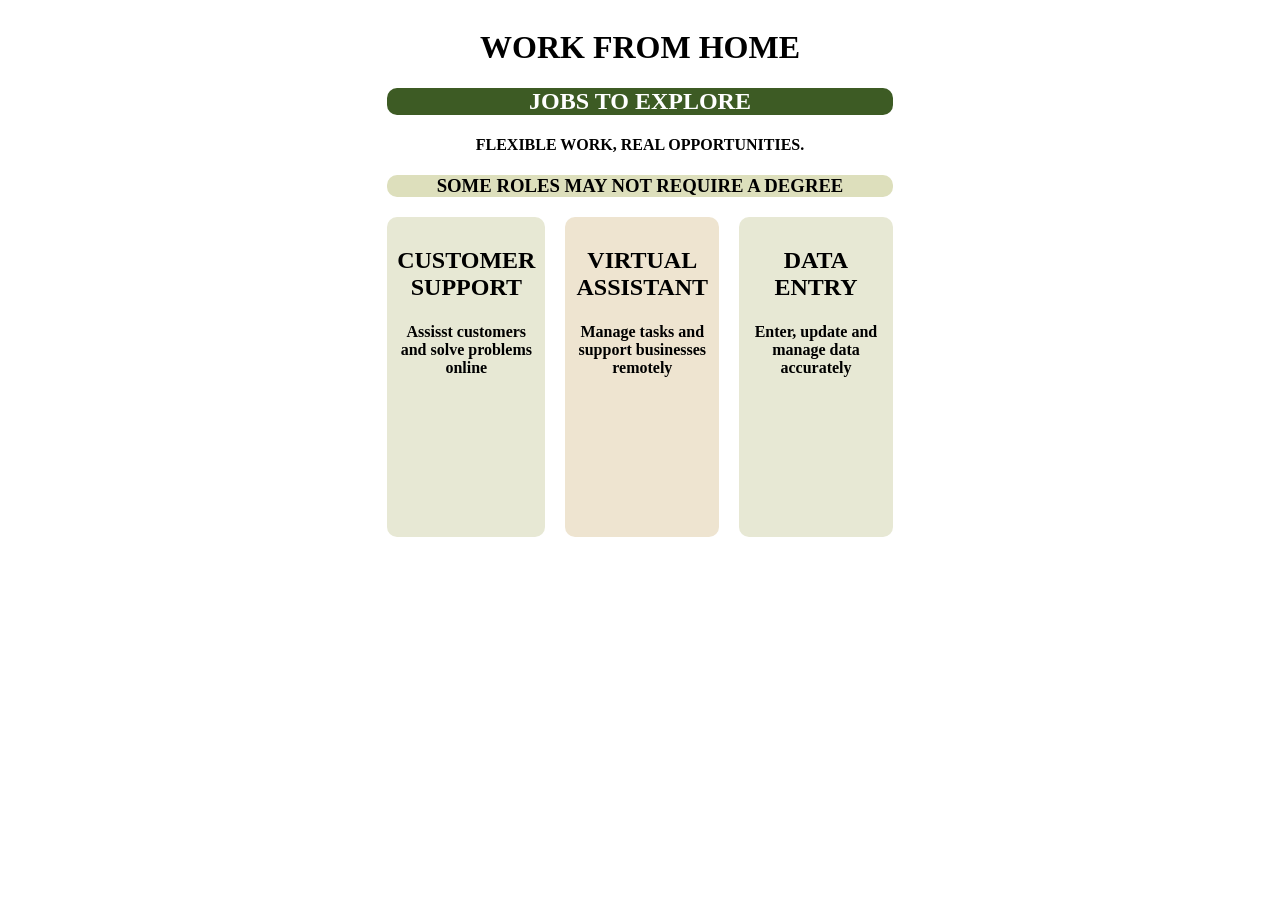
==== index.html @ 160b768a "Add index and style files" ====
<!doctype html>
<html lang="en">
    <head>
        <title>Work</title>
        <link rel="stylesheet" href="style.css">
    </head>

    <body>
<!-------------Grandparent div----------->
        <div class="grandparent">
<!-------------Parent div-------------->
            <div class="parent">
<!-------------heading div-------------->
                <div class="heading">
                    <h1>WORK FROM HOME</h1>
                    <h2>JOBS TO EXPLORE</h2>
                    <h4> FLEXIBLE WORK, REAL OPPORTUNITIES.</h4>
                    <h3>SOME ROLES MAY NOT REQUIRE A DEGREE</h3>
                </div>

                <div class="cards">
<!-----------------First Box--------------------------->
                <div class=" firstbox">
                    <h2>CUSTOMER SUPPORT</h2>
                    <p><h4>Assisst customers and solve problems online</h4></p>
                </div>
<!---------Second Box--------->
                <div class="secondbox">
                    <h2>VIRTUAL ASSISTANT</h2>
                    <p><h4>Manage tasks and support businesses remotely</h4></p>
                </div>
<!---------Third Box------------------>
                <div class="thirdbox">
                    <h2>DATA ENTRY</h2>
                    <p><h4>Enter, update and manage data accurately</h4></p>
                </div>
            </div>
        </div>
       </div>
    </body>
</html>
---- style.css ----
.grandparent{
    display: flex;
    justify-content: center;
}

.parent{
    width: 40%;
}

.heading{
    text-align: center;
    margin-bottom: 20px;
    font-family: roboto;
}

.cards{
   display: flex;
   gap: 20px;
}

.firstbox{
    width: 200px;
    height: 300px;
    background-color: #E7E8D4;
    border-radius: 10px;
    padding: 10px;
    text-align: center;

}

.secondbox{
    width: 200px;
    height: 300px;
    background-color: #EEE4D0;
    border-radius: 10px;
    padding: 10px;
    text-align: center;

}

.thirdbox{
    width: 200px;
    height: 300px;
    background-color: #E7E8D4;
    border-radius: 10px;
    padding: 10px;
    text-align: center;
}

.heading >h3{
    background-color: #DDDFBC;
    border-radius: 10px;
}

.heading >h2{
    background-color: #3D5B24;
    border-radius: 10px;
    color: white;
    outline-color: black;
}
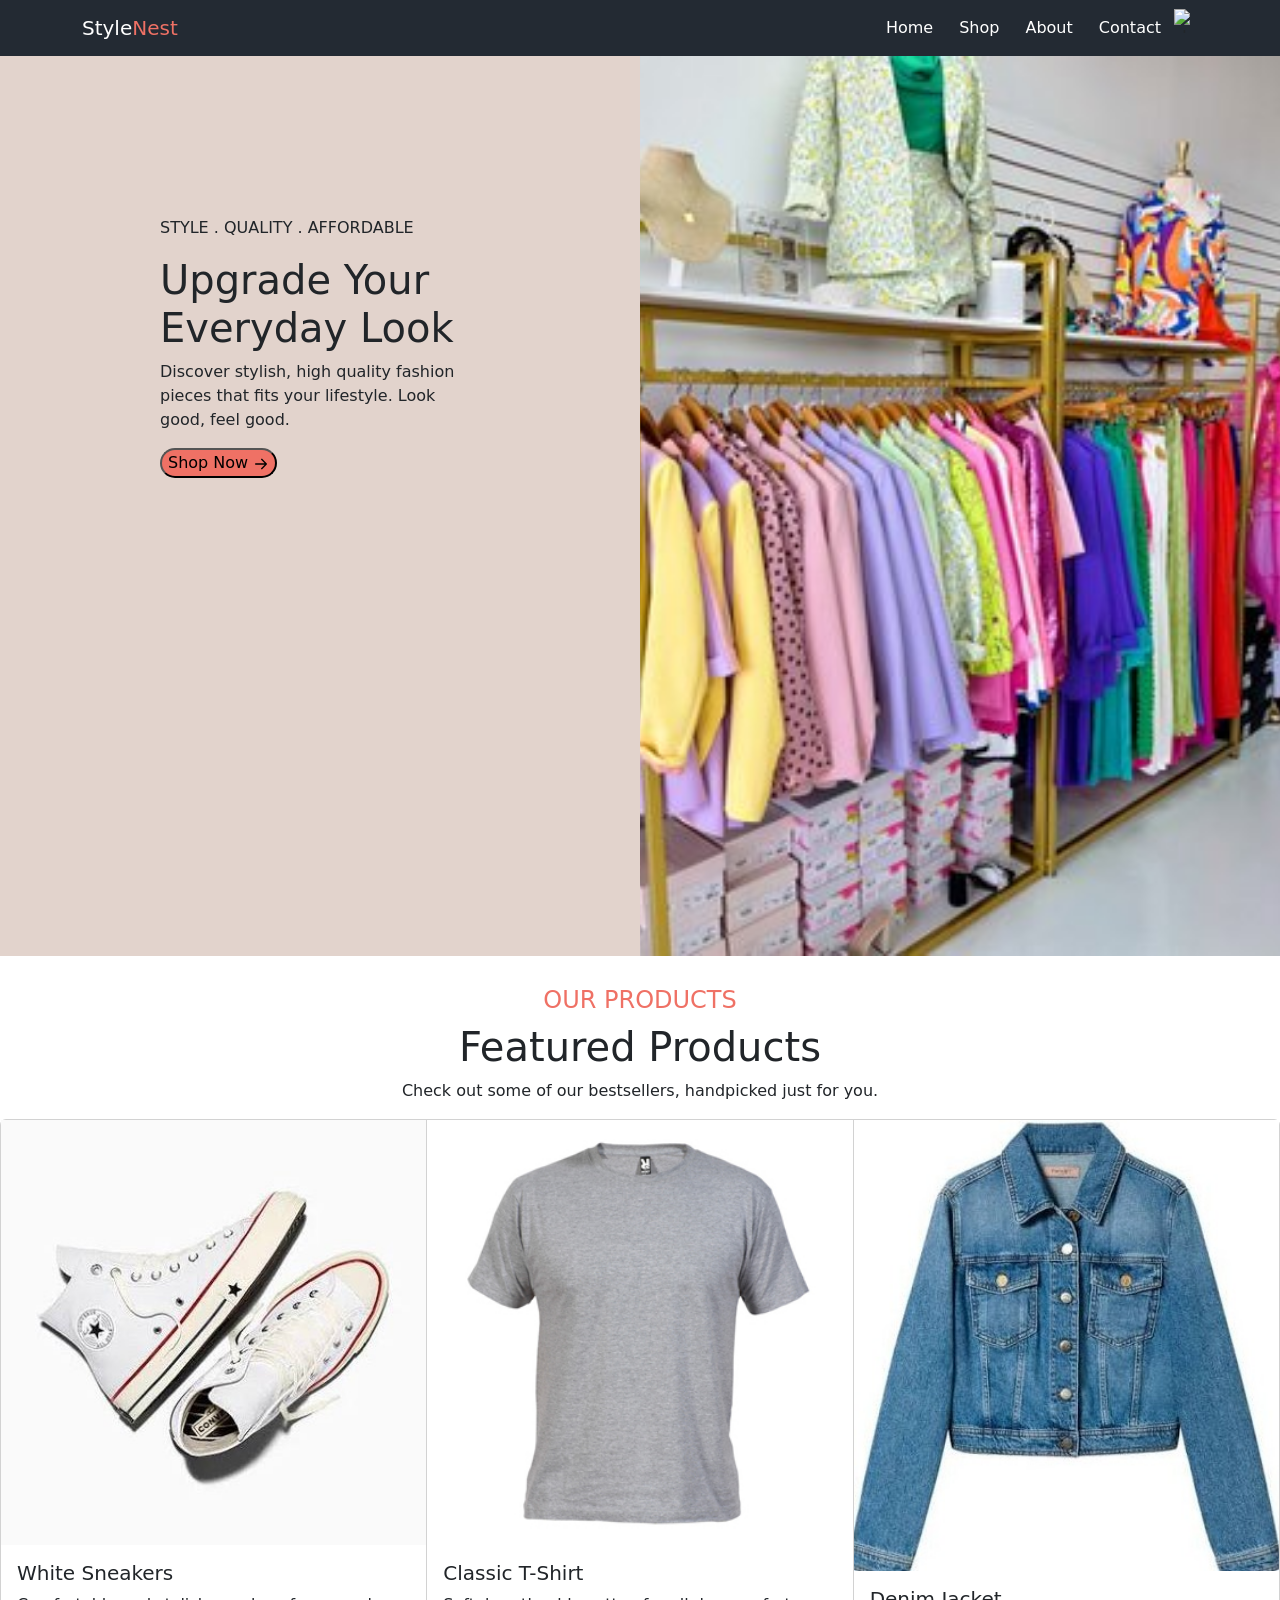
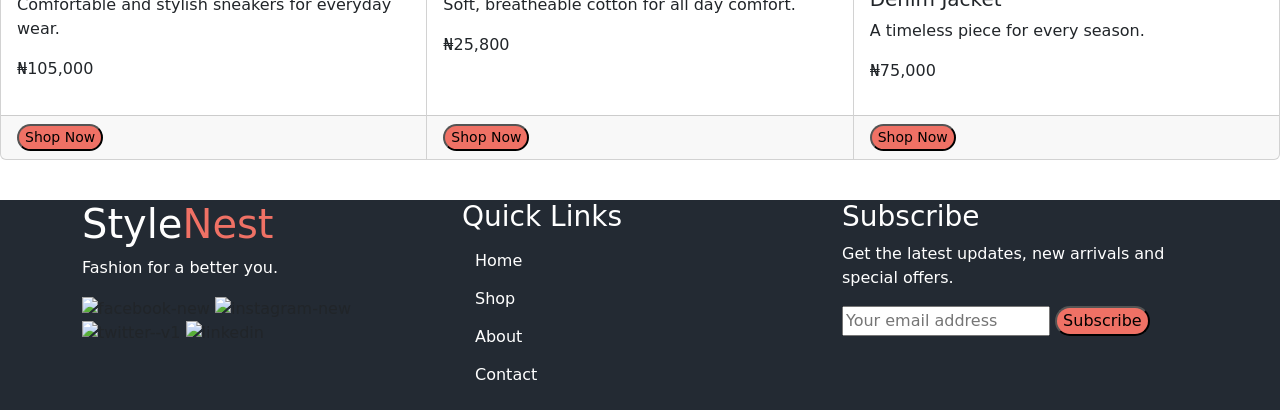
==== commit 316790e0: "add bootstrap online store" ====
--- a/index.html
+++ b/index.html
@@ -1,41 +1,155 @@
 <!doctype html>
 <html lang="en">
-    <head>
-        <title>Work</title>
-        <link rel="stylesheet" href="style.css">
-    </head>
+  <head>
+    <meta charset="utf-8">
+    <meta name="viewport" content="width=device-width, initial-scale=1">
+    <title>StyleNest</title>
+    <link rel="stylesheet" href="style.css">
+    <link href="https://cdn.jsdelivr.net/npm/bootstrap@5.3.8/dist/css/bootstrap.min.css" rel="stylesheet" integrity="sha384-sRIl4kxILFvY47J16cr9ZwB07vP4J8+LH7qKQnuqkuIAvNWLzeN8tE5YBujZqJLB" crossorigin="anonymous">
+  </head>
+  <body>
+    <script src="https://cdn.jsdelivr.net/npm/bootstrap@5.3.8/dist/js/bootstrap.bundle.min.js" integrity="sha384-FKyoEForCGlyvwx9Hj09JcYn3nv7wiPVlz7YYwJrWVcXK/BmnVDxM+D2scQbITxI" crossorigin="anonymous"></script>
+  
+ <header>
+<nav class="navbar">
+  <div class="container">
+    <a class="navbar-brand text-white">Style<span>Nest</span></a>
+    <form class="d-flex" role="search">
+      <button class="btn text-white" type="submit">Home</button>
 
-    <body>
-<!-------------Grandparent div----------->
-        <div class="grandparent">
-<!-------------Parent div-------------->
-            <div class="parent">
-<!-------------heading div-------------->
-                <div class="heading">
-                    <h1>WORK FROM HOME</h1>
-                    <h2>JOBS TO EXPLORE</h2>
-                    <h4> FLEXIBLE WORK, REAL OPPORTUNITIES.</h4>
-                    <h3>SOME ROLES MAY NOT REQUIRE A DEGREE</h3>
-                </div>
+      <button class="btn text-white" type="submit">Shop</button>
 
-                <div class="cards">
-<!-----------------First Box--------------------------->
-                <div class=" firstbox">
-                    <h2>CUSTOMER SUPPORT</h2>
-                    <p><h4>Assisst customers and solve problems online</h4></p>
-                </div>
-<!---------Second Box--------->
-                <div class="secondbox">
-                    <h2>VIRTUAL ASSISTANT</h2>
-                    <p><h4>Manage tasks and support businesses remotely</h4></p>
-                </div>
-<!---------Third Box------------------>
-                <div class="thirdbox">
-                    <h2>DATA ENTRY</h2>
-                    <p><h4>Enter, update and manage data accurately</h4></p>
-                </div>
-            </div>
-        </div>
-       </div>
-    </body>
+      <button class="btn text-white" type="submit">About</button>
+
+      <button class="btn text-white" type="submit">Contact</button>
+
+      <img width="24" height="24" src="https://img.icons8.com/material-outlined/24//ffffff/shopping-cart--v1.png" alt="shopping-cart--v1"/>
+    </form>
+  </div>
+</nav>
+
+ </header>
+
+ <!------------------------------------First section---------------------------------------------------------->
+
+ <section class="sectionone">
+   <div class="row">
+    <div class="col-sm-12 col-md-6">
+        <div class="boxone">
+        <p>STYLE  .  QUALITY  .  AFFORDABLE</p>        
+        <h1>Upgrade Your Everyday Look</h1>
+        <p>Discover stylish, high quality fashion pieces that fits your lifestyle. Look good, feel good.</p>
+        <button class="shop-btn" type="submit">Shop Now <svg xmlns="http://www.w3.org/2000/svg" width="1em" height="1em" viewBox="0 0 24 24">
+	<path d="M0 0h24v24H0z" fill="none" />
+	<path fill="none" stroke="currentColor" stroke-linecap="round" stroke-linejoin="round" stroke-width="2" d="M4 12h16m-7-7l7 7l-7 7" />
+     </svg>
+     </button>
+      </div>
+    </div>
+
+    <div class="col-sm-12 col-md-6 imgOne"></div>
+   </div>
+
+ </section>
+
+ <!---------------------------------Second section---------------------------------------------------------------->
+<section>
+<div class="head">
+<h4 class="text">OUR PRODUCTS</h4>
+<h1>Featured Products</h1>
+<p>Check out some of our bestsellers, handpicked just for you.</p>
+</div>
+</section>
+
+<section>
+<div class="card-group">
+  <div class="card">
+    <img src="Images/white sneakers.jpg" alt="sneakers">
+    <div class="card-body">
+      <h5 class="card-title">White Sneakers</h5>
+      <p class="card-text">Comfortable and stylish sneakers for everyday wear.</p>
+      <p>₦105,000</p>
+    </div>
+    <div class="card-footer">
+      <small class="text-body-secondary"><button class="shop-btn" type="submit">Shop Now</button></small>
+    </div>
+  </div>
+  <div class="card">
+    <img src="Images/Grey_Tshirt.jpg">
+    <div class="card-body">
+      <h5 class="card-title">Classic T-Shirt</h5>
+      <p class="card-text">Soft, breatheable cotton for all day comfort.</p>
+      <p>₦25,800</p>
+    </div>
+    <div class="card-footer">
+      <small class="text-body-secondary"><button class="shop-btn" type="submit">Shop Now</button></small></small>
+    </div>
+  </div>
+  <div class="card">
+    <img src="Images/demin.jpg" alt="jacket">
+    <div class="card-body">
+      <h5 class="card-title">Denim Jacket</h5>
+      <p class="card-text">A timeless piece for every season.</p>
+      <p>₦75,000</p>
+    </div>
+    <div class="card-footer">
+      <small class="text-body-secondary"><button class="shop-btn" type="submit">Shop Now</button></small></small></small>
+    </div>
+  </div>
+</div>
+
+</section>
+
+<!------------------------------Lower section----------------------------------------------------------------->
+
+<footer class="footer">
+
+<div class="container">
+  <div class="row">
+    <div class="col">
+      <h1 class="text-white">Style<span>Nest</span></h1>
+      <p class="text-white">Fashion for a better you.</p>
+      <p><img width="24" height="24" src="https://img.icons8.com/material-rounded/24//ffffff/facebook-new.png" alt="facebook-new"/> <img width="32" height="32" src="https://img.icons8.com/windows/32//ffffff/instagram-new.png" alt="instagram-new"/> <img width="30" height="30" src="https://img.icons8.com/ios/50//ffffff/twitter--v1.png" alt="twitter--v1"/> <img width="26" height="26" src="https://img.icons8.com/metro/26//ffffff/linkedin.png" alt="linkedin"/> </p>
+    </div>
+    <div class="col">
+      <h3 class="text-white">Quick Links</h3>
+      <dl>
+      <dt><button class="btn text-white" type="submit">Home</button></dt>
+
+      <dt><button class="btn text-white" type="submit">Shop</button></dt>
+
+      <dt><button class="btn text-white" type="submit">About</button></dt>
+
+      <dt><button class="btn text-white" type="submit">Contact</button></dt>
+      </dl>
+    </div>
+    <div class="col">
+      <h3 class="text-white">Subscribe</h3>
+      <p class="text-white">Get the latest updates, new arrivals and special offers.</p>
+      </label> <input type="text" name="text" placeholder="Your email address"/>  <button class="sub">Subscribe</button> 
+
+    </div>
+  
+</div>
+
+
+
+</footer>
+
+
+
+
+
+
+
+
+
+
+
+
+
+
+
+
+</body>
 </html>
--- a/style.css
+++ b/style.css
@@ -1,60 +1,45 @@
-.grandparent{
-    display: flex;
-    justify-content: center;
+.imgOne{
+    background-image: url('./Images/boutique.jpg');
+    background-position: center;
+    height: 100vh;
+    background-size: cover;
 }
 
-.parent{
-    width: 40%;
+.boxone{
+    padding: 10rem;
 }
 
-.heading{
-    text-align: center;
-    margin-bottom: 20px;
-    font-family: roboto;
+.navbar-brand span{
+    color: #EF7165;
 }
 
-.cards{
-   display: flex;
-   gap: 20px;
+.navbar{
+    background-color: #232A33;
 }
 
-.firstbox{
-    width: 200px;
-    height: 300px;
-    background-color: #E7E8D4;
-    border-radius: 10px;
-    padding: 10px;
+.head{
     text-align: center;
-
+    margin-top: 30px;
 }
 
-.secondbox{
-    width: 200px;
-    height: 300px;
-    background-color: #EEE4D0;
-    border-radius: 10px;
-    padding: 10px;
-    text-align: center;
-
+h1 span{
+    color: #EF7165;
 }
 
-.thirdbox{
-    width: 200px;
-    height: 300px;
-    background-color: #E7E8D4;
-    border-radius: 10px;
-    padding: 10px;
-    text-align: center;
+.footer{
+    background-color: #232A33;
+    margin-top: 40px;
 }
 
-.heading >h3{
-    background-color: #DDDFBC;
-    border-radius: 10px;
+.sectionone{
+    background-color: #E2D3CC;
 }
 
-.heading >h2{
-    background-color: #3D5B24;
-    border-radius: 10px;
-    color: white;
-    outline-color: black;
-}+.shop-btn, .sub{
+    background-color: #EF7165;
+    border-radius: 50px;
+}
+
+.text{
+    color: #EF7165;
+}
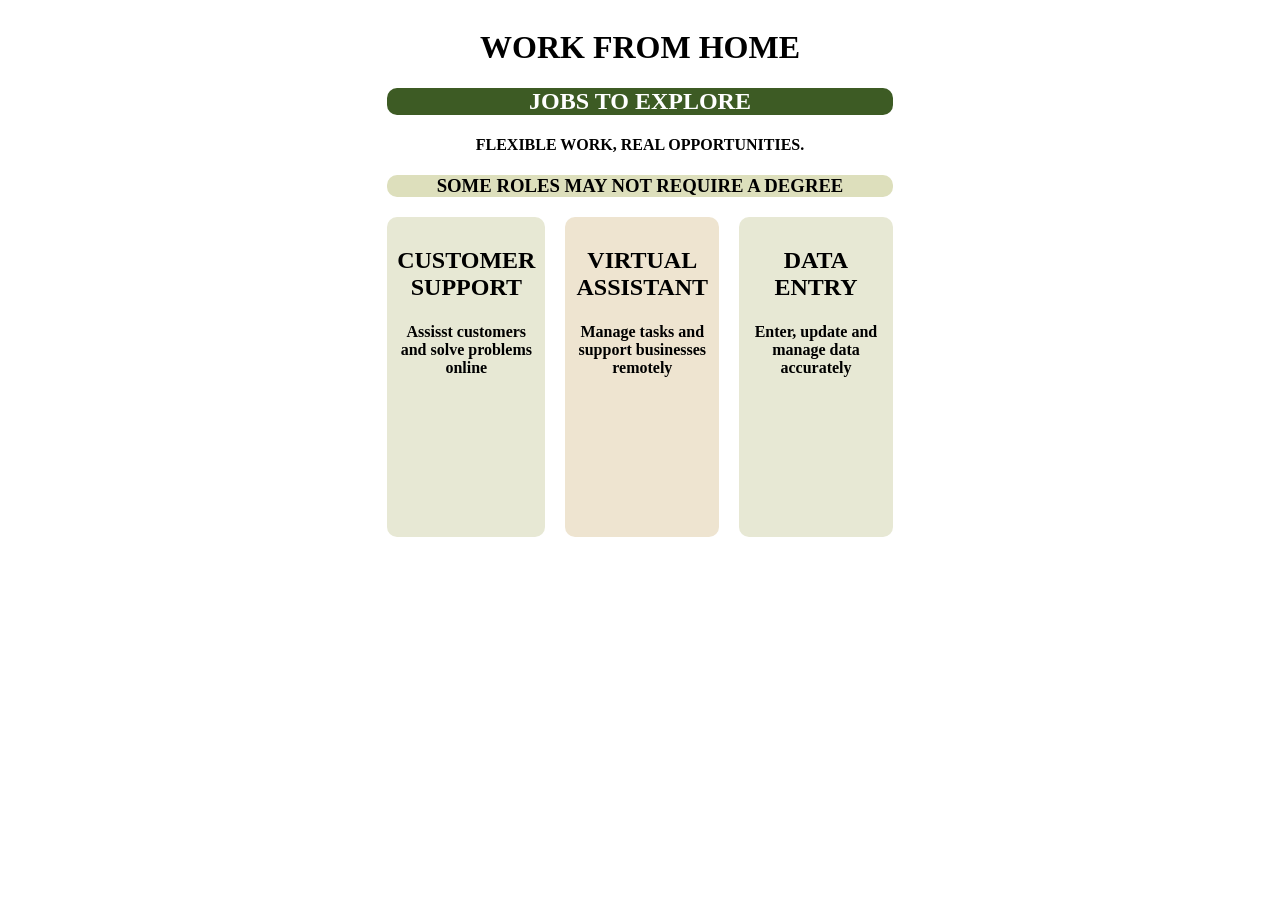
==== commit 47c5b302: "Merge branch 'main' of https://github.com/fancy-grays/Repo" ====
--- a/index.html
+++ b/index.html
@@ -1,155 +1,42 @@
 <!doctype html>
 <html lang="en">
-  <head>
-    <meta charset="utf-8">
-    <meta name="viewport" content="width=device-width, initial-scale=1">
-    <title>StyleNest</title>
-    <link rel="stylesheet" href="style.css">
-    <link href="https://cdn.jsdelivr.net/npm/bootstrap@5.3.8/dist/css/bootstrap.min.css" rel="stylesheet" integrity="sha384-sRIl4kxILFvY47J16cr9ZwB07vP4J8+LH7qKQnuqkuIAvNWLzeN8tE5YBujZqJLB" crossorigin="anonymous">
-  </head>
-  <body>
-    <script src="https://cdn.jsdelivr.net/npm/bootstrap@5.3.8/dist/js/bootstrap.bundle.min.js" integrity="sha384-FKyoEForCGlyvwx9Hj09JcYn3nv7wiPVlz7YYwJrWVcXK/BmnVDxM+D2scQbITxI" crossorigin="anonymous"></script>
-  
- <header>
-<nav class="navbar">
-  <div class="container">
-    <a class="navbar-brand text-white">Style<span>Nest</span></a>
-    <form class="d-flex" role="search">
-      <button class="btn text-white" type="submit">Home</button>
+    <head>
+        <meta name="viewport" content="width=device-width, initial-scale=1.0">
+        <title>Work</title>
+        <link rel="stylesheet" href="style.css">
+    </head>
 
-      <button class="btn text-white" type="submit">Shop</button>
+    <body>
+<!-------------Grandparent div----------->
+        <div class="grandparent">
+<!-------------Parent div-------------->
+            <div class="parent">
+<!-------------heading div-------------->
+                <div class="heading">
+                    <h1>WORK FROM HOME</h1>
+                    <h2>JOBS TO EXPLORE</h2>
+                    <h4> FLEXIBLE WORK, REAL OPPORTUNITIES.</h4>
+                    <h3>SOME ROLES MAY NOT REQUIRE A DEGREE</h3>
+                </div>
 
-      <button class="btn text-white" type="submit">About</button>
-
-      <button class="btn text-white" type="submit">Contact</button>
-
-      <img width="24" height="24" src="https://img.icons8.com/material-outlined/24//ffffff/shopping-cart--v1.png" alt="shopping-cart--v1"/>
-    </form>
-  </div>
-</nav>
-
- </header>
-
- <!------------------------------------First section---------------------------------------------------------->
-
- <section class="sectionone">
-   <div class="row">
-    <div class="col-sm-12 col-md-6">
-        <div class="boxone">
-        <p>STYLE  .  QUALITY  .  AFFORDABLE</p>        
-        <h1>Upgrade Your Everyday Look</h1>
-        <p>Discover stylish, high quality fashion pieces that fits your lifestyle. Look good, feel good.</p>
-        <button class="shop-btn" type="submit">Shop Now <svg xmlns="http://www.w3.org/2000/svg" width="1em" height="1em" viewBox="0 0 24 24">
-	<path d="M0 0h24v24H0z" fill="none" />
-	<path fill="none" stroke="currentColor" stroke-linecap="round" stroke-linejoin="round" stroke-width="2" d="M4 12h16m-7-7l7 7l-7 7" />
-     </svg>
-     </button>
-      </div>
-    </div>
-
-    <div class="col-sm-12 col-md-6 imgOne"></div>
-   </div>
-
- </section>
-
- <!---------------------------------Second section---------------------------------------------------------------->
-<section>
-<div class="head">
-<h4 class="text">OUR PRODUCTS</h4>
-<h1>Featured Products</h1>
-<p>Check out some of our bestsellers, handpicked just for you.</p>
-</div>
-</section>
-
-<section>
-<div class="card-group">
-  <div class="card">
-    <img src="Images/white sneakers.jpg" alt="sneakers">
-    <div class="card-body">
-      <h5 class="card-title">White Sneakers</h5>
-      <p class="card-text">Comfortable and stylish sneakers for everyday wear.</p>
-      <p>₦105,000</p>
-    </div>
-    <div class="card-footer">
-      <small class="text-body-secondary"><button class="shop-btn" type="submit">Shop Now</button></small>
-    </div>
-  </div>
-  <div class="card">
-    <img src="Images/Grey_Tshirt.jpg">
-    <div class="card-body">
-      <h5 class="card-title">Classic T-Shirt</h5>
-      <p class="card-text">Soft, breatheable cotton for all day comfort.</p>
-      <p>₦25,800</p>
-    </div>
-    <div class="card-footer">
-      <small class="text-body-secondary"><button class="shop-btn" type="submit">Shop Now</button></small></small>
-    </div>
-  </div>
-  <div class="card">
-    <img src="Images/demin.jpg" alt="jacket">
-    <div class="card-body">
-      <h5 class="card-title">Denim Jacket</h5>
-      <p class="card-text">A timeless piece for every season.</p>
-      <p>₦75,000</p>
-    </div>
-    <div class="card-footer">
-      <small class="text-body-secondary"><button class="shop-btn" type="submit">Shop Now</button></small></small></small>
-    </div>
-  </div>
-</div>
-
-</section>
-
-<!------------------------------Lower section----------------------------------------------------------------->
-
-<footer class="footer">
-
-<div class="container">
-  <div class="row">
-    <div class="col">
-      <h1 class="text-white">Style<span>Nest</span></h1>
-      <p class="text-white">Fashion for a better you.</p>
-      <p><img width="24" height="24" src="https://img.icons8.com/material-rounded/24//ffffff/facebook-new.png" alt="facebook-new"/> <img width="32" height="32" src="https://img.icons8.com/windows/32//ffffff/instagram-new.png" alt="instagram-new"/> <img width="30" height="30" src="https://img.icons8.com/ios/50//ffffff/twitter--v1.png" alt="twitter--v1"/> <img width="26" height="26" src="https://img.icons8.com/metro/26//ffffff/linkedin.png" alt="linkedin"/> </p>
-    </div>
-    <div class="col">
-      <h3 class="text-white">Quick Links</h3>
-      <dl>
-      <dt><button class="btn text-white" type="submit">Home</button></dt>
-
-      <dt><button class="btn text-white" type="submit">Shop</button></dt>
-
-      <dt><button class="btn text-white" type="submit">About</button></dt>
-
-      <dt><button class="btn text-white" type="submit">Contact</button></dt>
-      </dl>
-    </div>
-    <div class="col">
-      <h3 class="text-white">Subscribe</h3>
-      <p class="text-white">Get the latest updates, new arrivals and special offers.</p>
-      </label> <input type="text" name="text" placeholder="Your email address"/>  <button class="sub">Subscribe</button> 
-
-    </div>
-  
-</div>
-
-
-
-</footer>
-
-
-
-
-
-
-
-
-
-
-
-
-
-
-
-
-</body>
+                <div class="cards">
+<!-----------------First Box--------------------------->
+                <div class=" firstbox">
+                    <h2>CUSTOMER SUPPORT</h2>
+                    <p><h4>Assisst customers and solve problems online</h4></p>
+                </div>
+<!---------Second Box--------->
+                <div class="secondbox">
+                    <h2>VIRTUAL ASSISTANT</h2>
+                    <p><h4>Manage tasks and support businesses remotely</h4></p>
+                </div>
+<!---------Third Box------------------>
+                <div class="thirdbox">
+                    <h2>DATA ENTRY</h2>
+                    <p><h4>Enter, update and manage data accurately</h4></p>
+                </div>
+            </div>
+        </div>
+       </div>
+    </body>
 </html>
--- a/style.css
+++ b/style.css
@@ -1,45 +1,60 @@
-.imgOne{
-    background-image: url('./Images/boutique.jpg');
-    background-position: center;
-    height: 100vh;
-    background-size: cover;
+.grandparent{
+    display: flex;
+    justify-content: center;
 }
 
-.boxone{
-    padding: 10rem;
+.parent{
+    width: 40%;
 }
 
-.navbar-brand span{
-    color: #EF7165;
+.heading{
+    text-align: center;
+    margin-bottom: 20px;
+    font-family: roboto;
 }
 
-.navbar{
-    background-color: #232A33;
+.cards{
+   display: flex;
+   gap: 20px;
 }
 
-.head{
+.firstbox{
+    width: 200px;
+    height: 300px;
+    background-color: #E7E8D4;
+    border-radius: 10px;
+    padding: 10px;
     text-align: center;
-    margin-top: 30px;
+
 }
 
-h1 span{
-    color: #EF7165;
+.secondbox{
+    width: 200px;
+    height: 300px;
+    background-color: #EEE4D0;
+    border-radius: 10px;
+    padding: 10px;
+    text-align: center;
+
 }
 
-.footer{
-    background-color: #232A33;
-    margin-top: 40px;
+.thirdbox{
+    width: 200px;
+    height: 300px;
+    background-color: #E7E8D4;
+    border-radius: 10px;
+    padding: 10px;
+    text-align: center;
 }
 
-.sectionone{
-    background-color: #E2D3CC;
+.heading >h3{
+    background-color: #DDDFBC;
+    border-radius: 10px;
 }
 
-.shop-btn, .sub{
-    background-color: #EF7165;
-    border-radius: 50px;
-}
-
-.text{
-    color: #EF7165;
-}
+.heading >h2{
+    background-color: #3D5B24;
+    border-radius: 10px;
+    color: white;
+    outline-color: black;
+}
